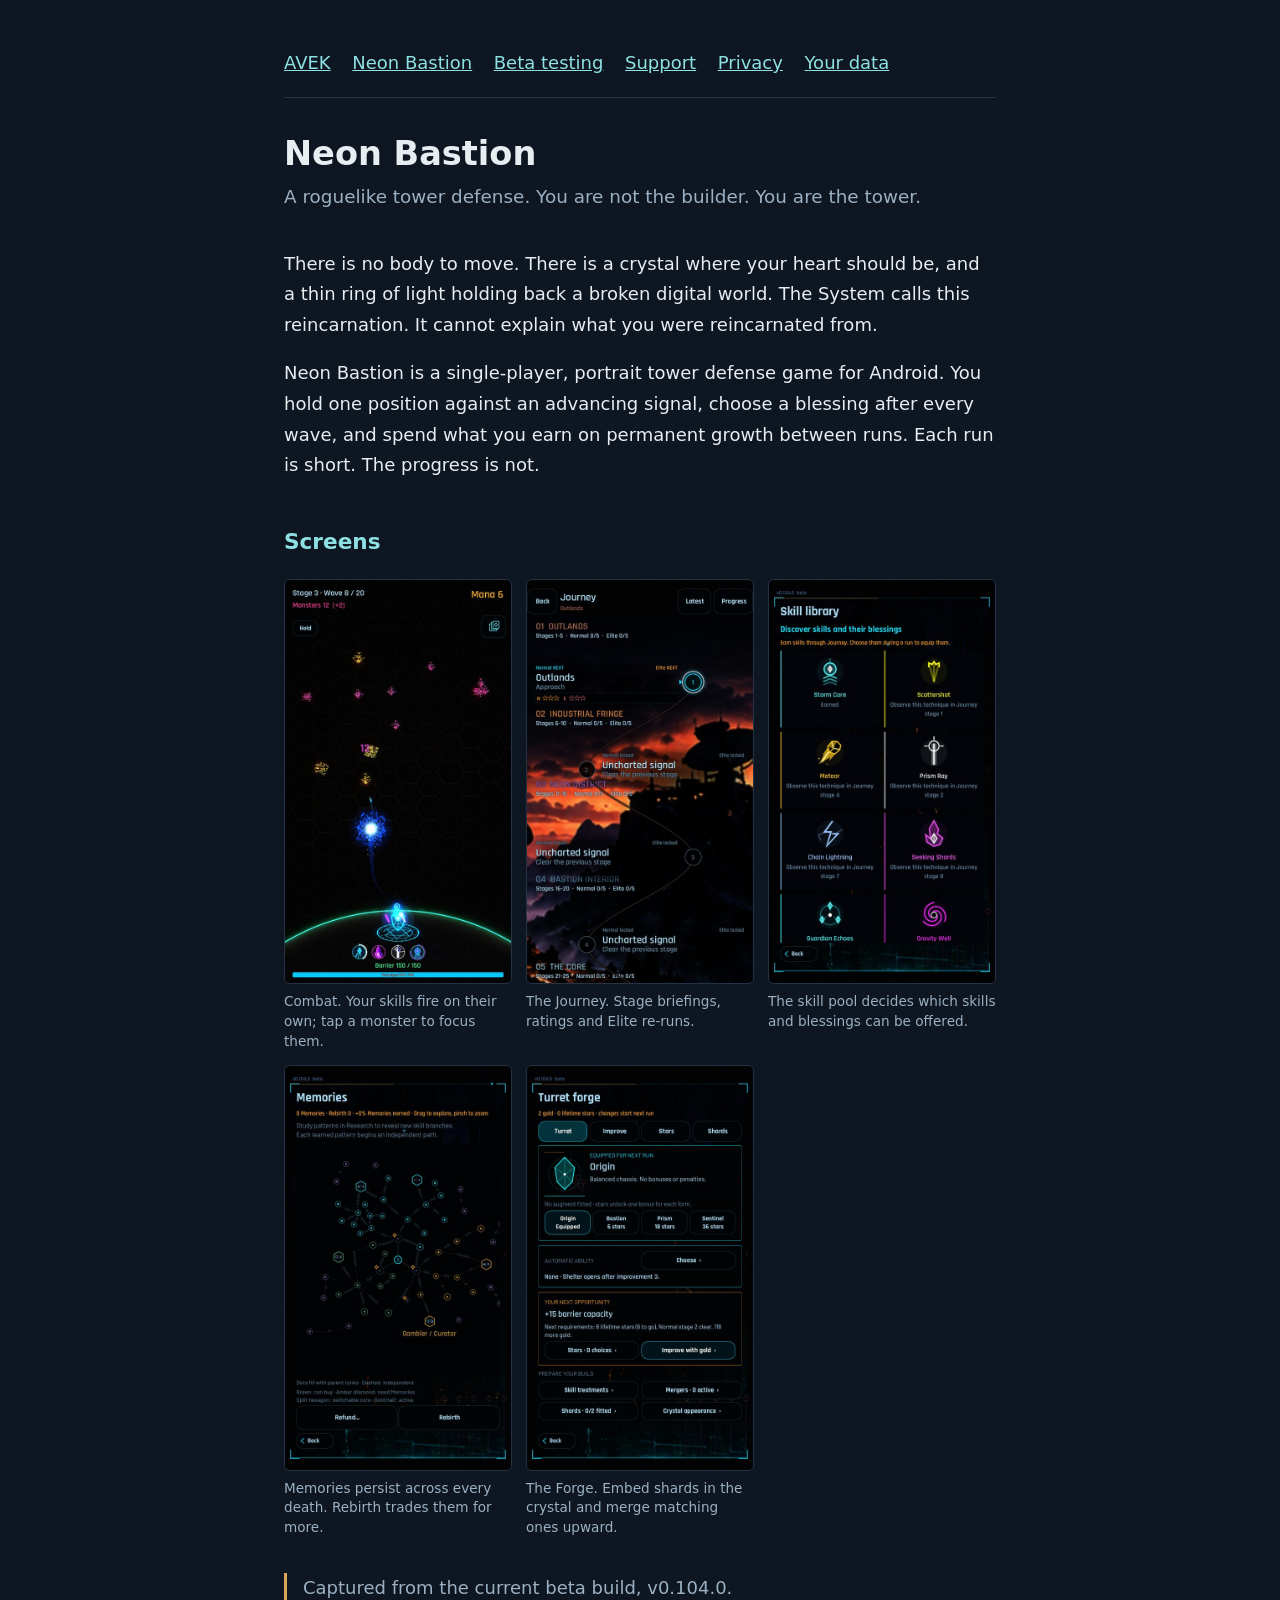
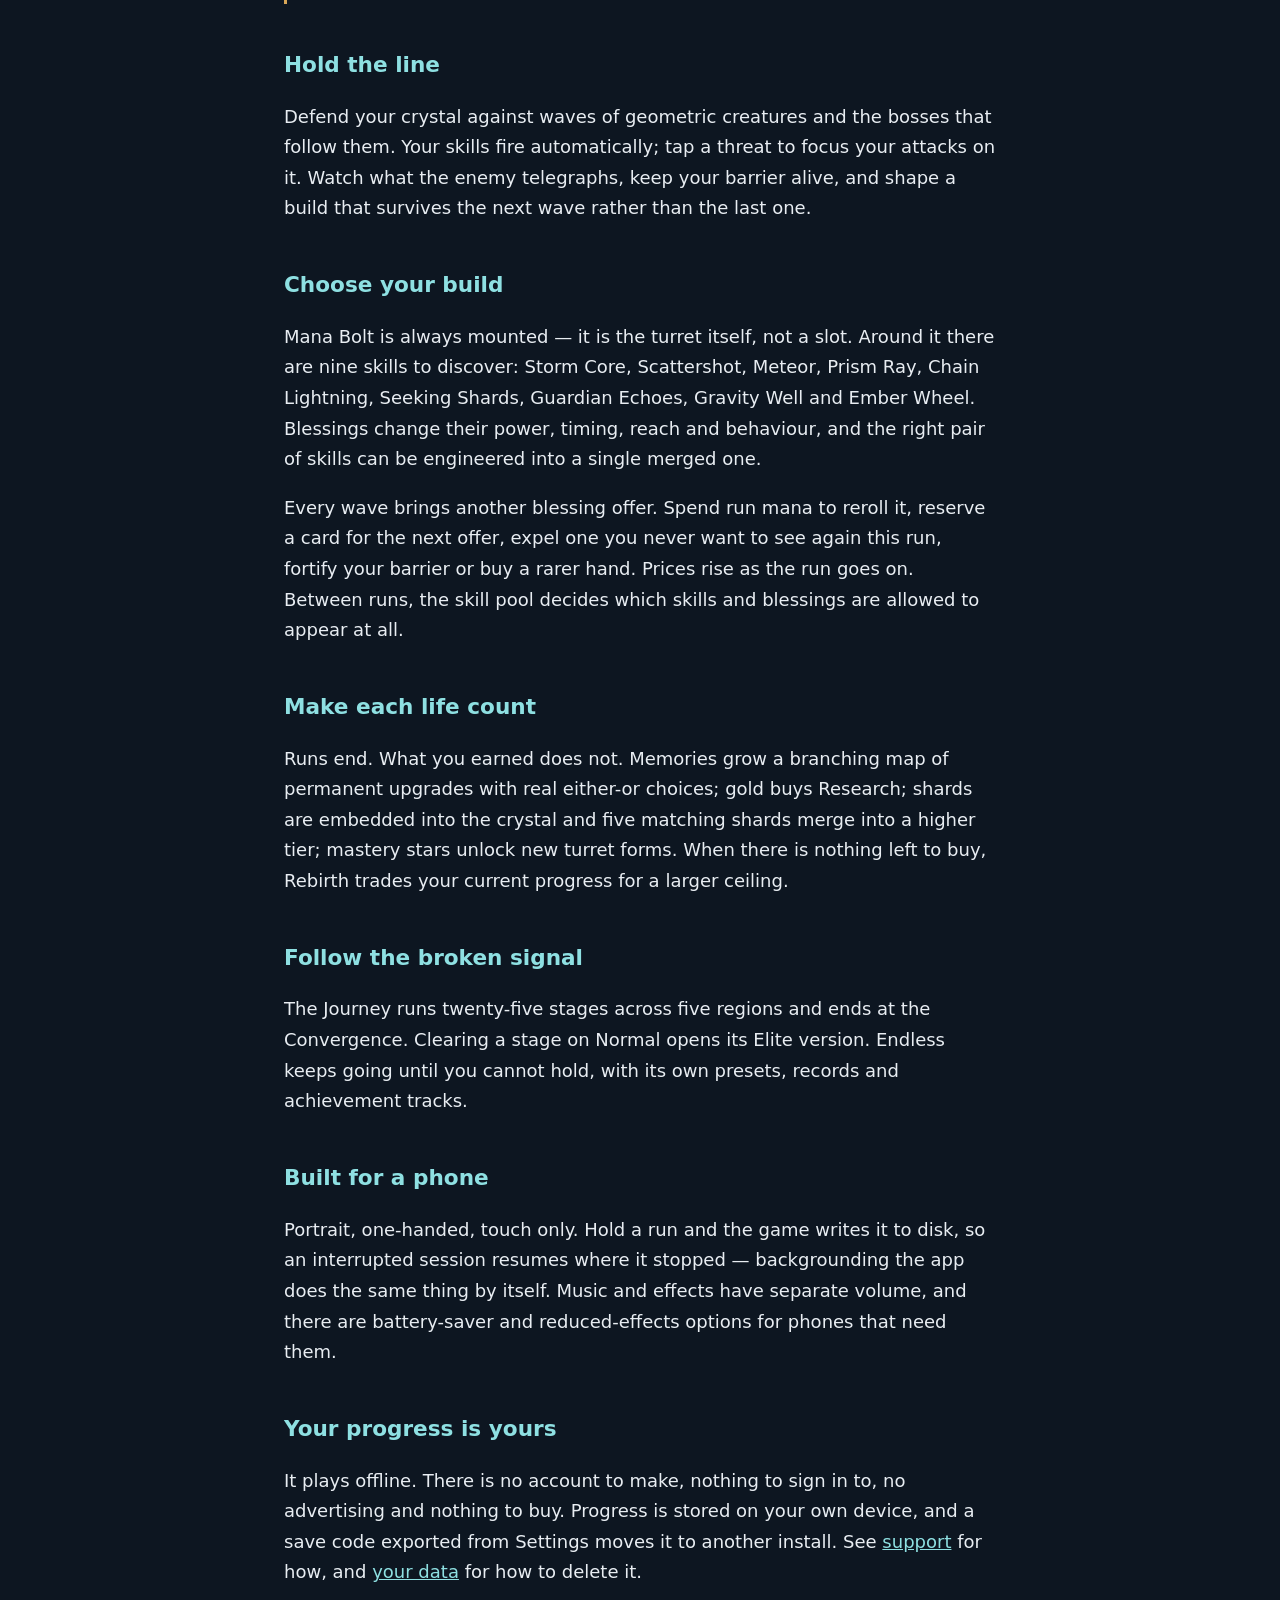
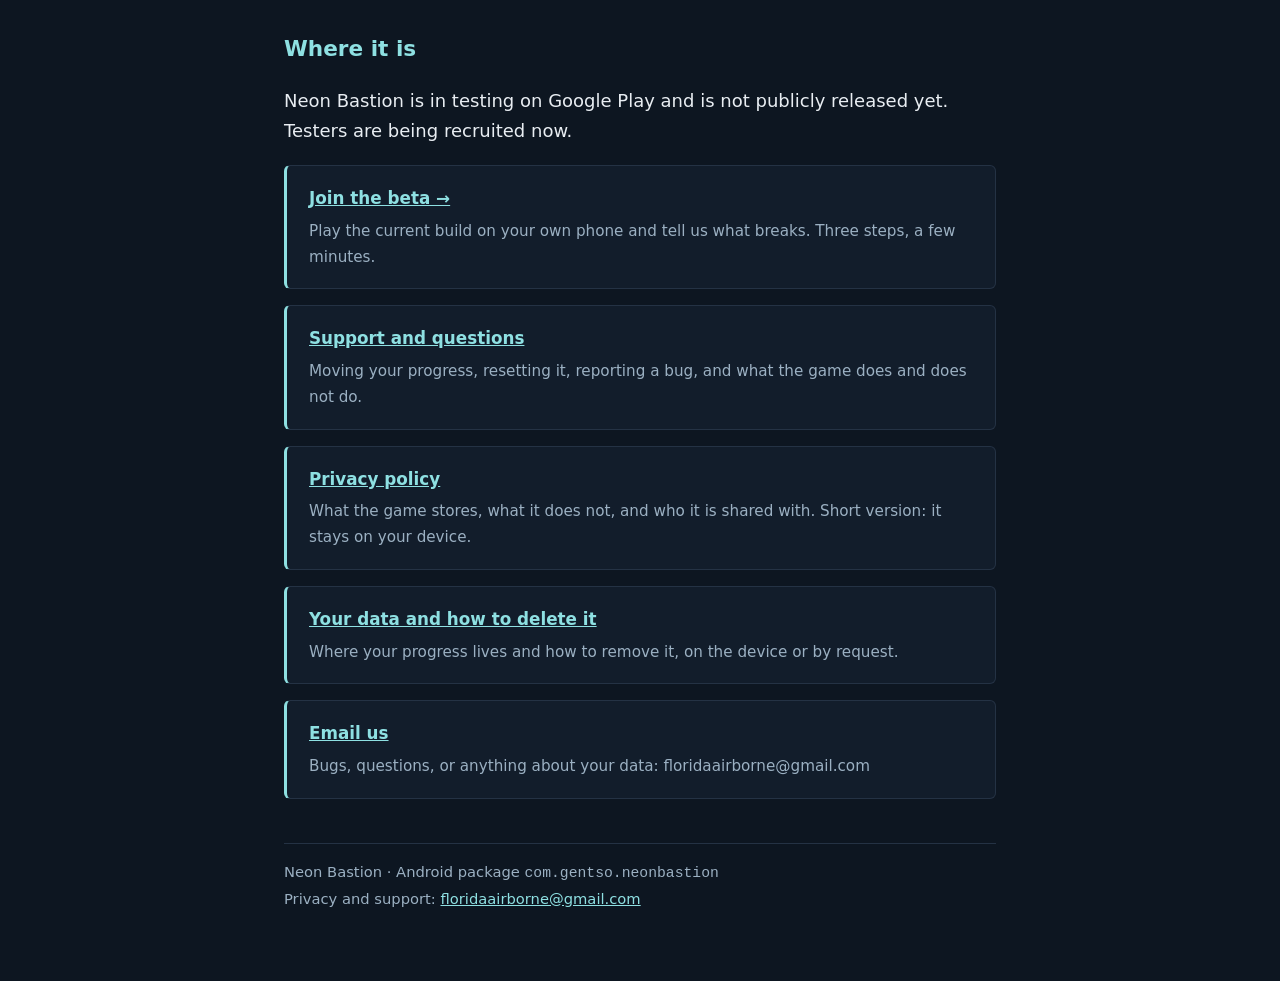
==== neon-bastion/index.html @ 6e0740df "Build out the AVEK site for avek.games Restructure for a studio domain: a studio page at the root, w" ====
<!doctype html>
<html lang="en">
<meta charset="utf-8">
<meta name="viewport" content="width=device-width,initial-scale=1">
<title>Neon Bastion</title>
<meta name="description" content="A roguelike tower defense. You are not the builder. You are the tower.">
<link rel="icon" href="img/icon-32.png" sizes="32x32" type="image/png">
<link rel="apple-touch-icon" href="img/icon-180.png">
<link rel="stylesheet" href="../site.css">
<main>
	<nav class="site-nav"><a href="../index.html">AVEK</a><a href="index.html">Neon Bastion</a><a href="beta.html">Beta testing</a><a href="support.html">Support</a><a href="privacy.html">Privacy</a><a href="data.html">Your data</a></nav>

	<h1>Neon Bastion</h1>
	<p class="tagline">A roguelike tower defense. You are not the builder. You are the tower.</p>

	<p>There is no body to move. There is a crystal where your heart should be, and a thin
	ring of light holding back a broken digital world. The System calls this reincarnation.
	It cannot explain what you were reincarnated from.</p>

	<p>Neon Bastion is a single-player, portrait tower defense game for Android. You hold one
	position against an advancing signal, choose a blessing after every wave, and spend what
	you earn on permanent growth between runs. Each run is short. The progress is not.</p>

	<h2>Screens</h2>
	<div class="shots">
		<figure>
			<img src="img/combat.jpg" width="540" height="960" loading="lazy" decoding="async"
				alt="Combat on a hexagonal dark field: orange geometric monsters advance on a cyan crystal turret behind a curved barrier, with wave, monster and mana counters along the top and four skill icons under the crystal.">
			<figcaption>Combat. Your skills fire on their own; tap a monster to focus them.</figcaption>
		</figure>
		<figure>
			<img src="img/journey.jpg" width="540" height="960" loading="lazy" decoding="async"
				alt="The Journey map: numbered stage markers on a painted ruined landscape, with a detail sheet describing the selected stage, its System briefing and an Enter button.">
			<figcaption>The Journey. Stage briefings, ratings and Elite re-runs.</figcaption>
		</figure>
		<figure>
			<img src="img/pool.jpg" width="540" height="960" loading="lazy" decoding="async"
				alt="The Skill pool screen: a grid of glowing skill emblems, each labelled Starter, Included or Locked, with buttons to include or exclude every skill.">
			<figcaption>The skill pool decides which skills and blessings can be offered.</figcaption>
		</figure>
		<figure>
			<img src="img/memories.jpg" width="540" height="960" loading="lazy" decoding="async"
				alt="The Memories map: hexagonal upgrade nodes joined by cyan and violet lines radiating from a central node, with a detail panel and a Rebirth button below.">
			<figcaption>Memories persist across every death. Rebirth trades them for more.</figcaption>
		</figure>
		<figure>
			<img src="img/forge.jpg" width="540" height="960" loading="lazy" decoding="async"
				alt="The Turret forge: a faceted cyan crystal on a ring, with a row of coloured shard tiles below showing tier and quality, and a Merge fives button.">
			<figcaption>The Forge. Embed shards in the crystal and merge matching ones upward.</figcaption>
		</figure>
	</div>
	<p class="note">Captured from the current beta build, v0.104.0.</p>

	<h2>Hold the line</h2>
	<p>Defend your crystal against waves of geometric creatures and the bosses that follow
	them. Your skills fire automatically; tap a threat to focus your attacks on it. Watch what
	the enemy telegraphs, keep your barrier alive, and shape a build that survives the next
	wave rather than the last one.</p>

	<h2>Choose your build</h2>
	<p>Mana Bolt is always mounted &mdash; it is the turret itself, not a slot. Around it there
	are nine skills to discover: Storm Core, Scattershot, Meteor, Prism Ray, Chain Lightning,
	Seeking Shards, Guardian Echoes, Gravity Well and Ember Wheel. Blessings change their
	power, timing, reach and behaviour, and the right pair of skills can be engineered into a
	single merged one.</p>
	<p>Every wave brings another blessing offer. Spend run mana to reroll it, reserve a card for
	the next offer, expel one you never want to see again this run, fortify your barrier or buy
	a rarer hand. Prices rise as the run goes on. Between runs, the skill pool decides which
	skills and blessings are allowed to appear at all.</p>

	<h2>Make each life count</h2>
	<p>Runs end. What you earned does not. Memories grow a branching map of permanent upgrades
	with real either-or choices; gold buys Research; shards are embedded into the crystal and
	five matching shards merge into a higher tier; mastery stars unlock new turret forms. When
	there is nothing left to buy, Rebirth trades your current progress for a larger ceiling.</p>

	<h2>Follow the broken signal</h2>
	<p>The Journey runs twenty-five stages across five regions and ends at the Convergence.
	Clearing a stage on Normal opens its Elite version. Endless keeps going until you cannot
	hold, with its own presets, records and achievement tracks.</p>

	<h2>Built for a phone</h2>
	<p>Portrait, one-handed, touch only. Hold a run and the game writes it to disk, so an
	interrupted session resumes where it stopped &mdash; backgrounding the app does the same
	thing by itself. Music and effects have separate volume, and there are battery-saver and
	reduced-effects options for phones that need them.</p>

	<h2>Your progress is yours</h2>
	<p>It plays offline. There is no account to make, nothing to sign in to, no advertising and
	nothing to buy. Progress is stored on your own device, and a save code exported from
	Settings moves it to another install. See <a href="support.html">support</a> for how, and
	<a href="data.html">your data</a> for how to delete it.</p>

	<h2>Where it is</h2>
	<p>Neon Bastion is in testing on Google Play and is not publicly released yet.
	Testers are being recruited now.</p>

	<div class="card">
		<h3><a href="beta.html">Join the beta &rarr;</a></h3>
		<p>Play the current build on your own phone and tell us what breaks. Three steps, a few minutes.</p>
	</div>
	<div class="card">
		<h3><a href="support.html">Support and questions</a></h3>
		<p>Moving your progress, resetting it, reporting a bug, and what the game does and does not do.</p>
	</div>
	<div class="card">
		<h3><a href="privacy.html">Privacy policy</a></h3>
		<p>What the game stores, what it does not, and who it is shared with. Short version: it stays on your device.</p>
	</div>
	<div class="card">
		<h3><a href="data.html">Your data and how to delete it</a></h3>
		<p>Where your progress lives and how to remove it, on the device or by request.</p>
	</div>
	<div class="card">
		<h3><a href="mailto:floridaairborne@gmail.com">Email us</a></h3>
		<p>Bugs, questions, or anything about your data: floridaairborne@gmail.com</p>
	</div>

	<footer>
		Neon Bastion &middot; Android package <code>com.gentso.neonbastion</code><br>
		Privacy and support: <a href="mailto:floridaairborne@gmail.com">floridaairborne@gmail.com</a>
	</footer>
</main>
</html>
---- site.css ----
/* Neon Bastion public site. Shared by every page; no build step, no third-party fonts,
   no analytics, no embedded advertising. Colours follow the game: near-black field,
   cyan structure, amber only where something belongs to the opposition. */
:root {
	--bg: #0d1621;
	--panel: #121d2b;
	--line: #243244;
	--text: #e8edf2;
	--muted: #9bb0c2;
	--cyan: #8ee0e2;
}
* { box-sizing: border-box; }
body {
	margin: 0;
	background: var(--bg);
	color: var(--text);
	font: 18px/1.7 system-ui, -apple-system, Segoe UI, Roboto, sans-serif;
}
main { max-width: 760px; margin: auto; padding: 48px 24px 72px; }
h1 { font-size: 2.1rem; line-height: 1.2; margin: 0 0 .2em; }
h2 { margin-top: 2em; font-size: 1.35rem; color: var(--cyan); }
h3 { font-size: 1.05rem; margin-bottom: .3em; }
a { color: var(--cyan); }
p { overflow-wrap: anywhere; }
.tagline { color: var(--muted); font-size: 1.15rem; margin: 0 0 2em; }
.site-nav { border-bottom: 1px solid var(--line); padding-bottom: 1em; margin-bottom: 2em; }
.site-nav a { margin-right: 1.2em; display: inline-block; }
.card {
	background: var(--panel);
	border: 1px solid var(--line);
	border-left: 3px solid var(--cyan);
	border-radius: 6px;
	padding: 18px 22px;
	margin: 0 0 16px;
}
.card h3 { margin-top: 0; }
.card p { margin: .4em 0 0; color: var(--muted); font-size: .95rem; }
ol.steps { padding-left: 0; list-style: none; counter-reset: step; }
ol.steps > li {
	counter-increment: step;
	background: var(--panel);
	border: 1px solid var(--line);
	border-radius: 6px;
	padding: 18px 22px 18px 62px;
	margin-bottom: 16px;
	position: relative;
}
ol.steps > li::before {
	content: counter(step);
	position: absolute; left: 20px; top: 16px;
	width: 28px; height: 28px; border-radius: 50%;
	background: var(--cyan); color: #06121b;
	font-weight: 700; text-align: center; line-height: 28px;
}
.note { border-left: 3px solid #d8a657; padding-left: 16px; color: var(--muted); }
footer { border-top: 1px solid var(--line); margin-top: 3em; padding-top: 1em; color: var(--muted); font-size: .92rem; }

/* Screenshot strip. A swipeable row of phone captures on a narrow screen, a plain grid
   once there is room for one. The 9:16 aspect-ratio reserves the space before the image
   loads, so nothing below it jumps. */
.shots {
	display: grid;
	grid-auto-flow: column;
	grid-auto-columns: 62%;
	gap: 14px;
	margin: 0 0 1.4em;
	padding-bottom: 10px;
	overflow-x: auto;
	scroll-snap-type: x proximity;
	-webkit-overflow-scrolling: touch;
}
.shots figure { margin: 0; scroll-snap-align: center; }
.shots img {
	display: block;
	width: 100%;
	height: auto;
	aspect-ratio: 9 / 16;
	border: 1px solid var(--line);
	border-radius: 6px;
	background: #06121b;
}
.shots figcaption { color: var(--muted); font-size: .85rem; line-height: 1.45; margin-top: .6em; }
@media (min-width: 620px) {
	.shots {
		grid-auto-flow: row;
		grid-auto-columns: auto;
		grid-template-columns: repeat(auto-fill, minmax(190px, 1fr));
		overflow-x: visible;
	}
}
/* Question and answer blocks on the support page. */
.faq h3 { color: var(--text); margin-top: 1.9em; }
.faq h3 + p, .faq h3 + ul, .faq h3 + ol { margin-top: .3em; }
.faq ul { color: var(--muted); }
.faq ul strong { color: var(--text); }
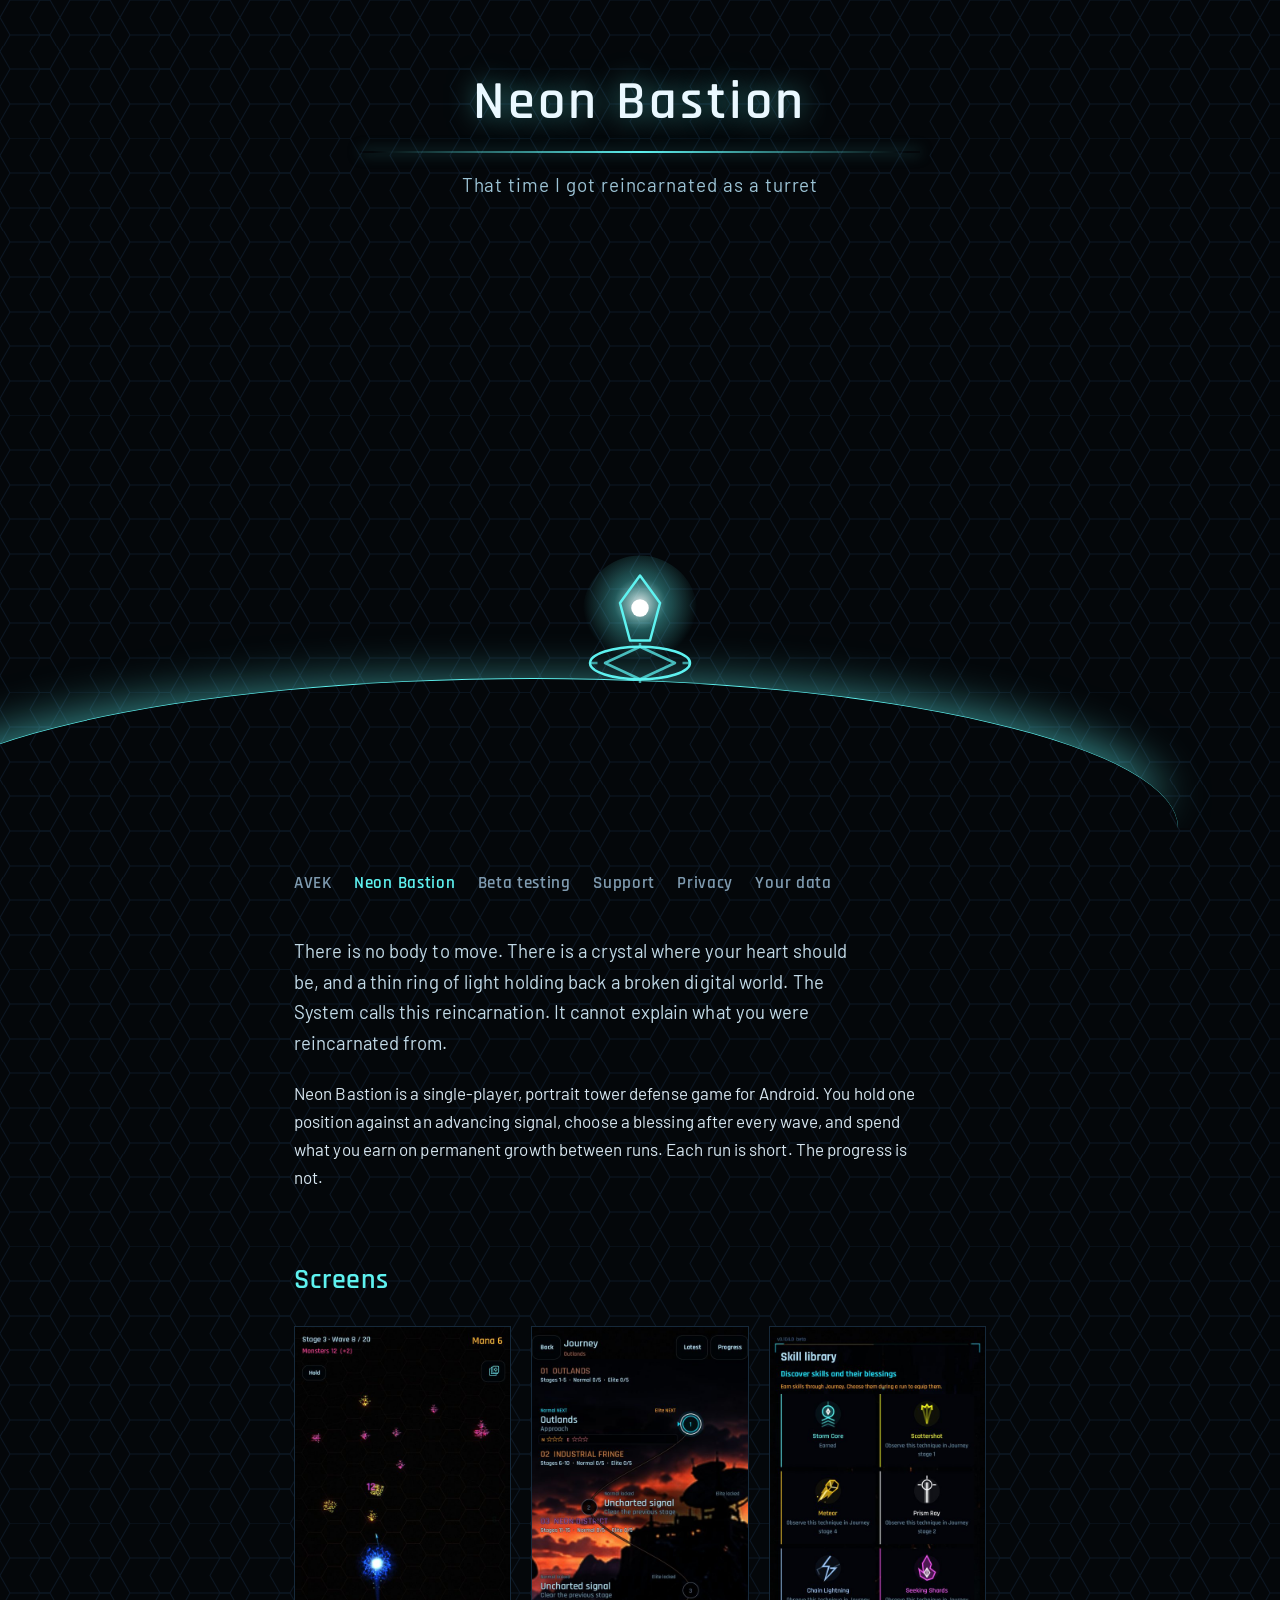
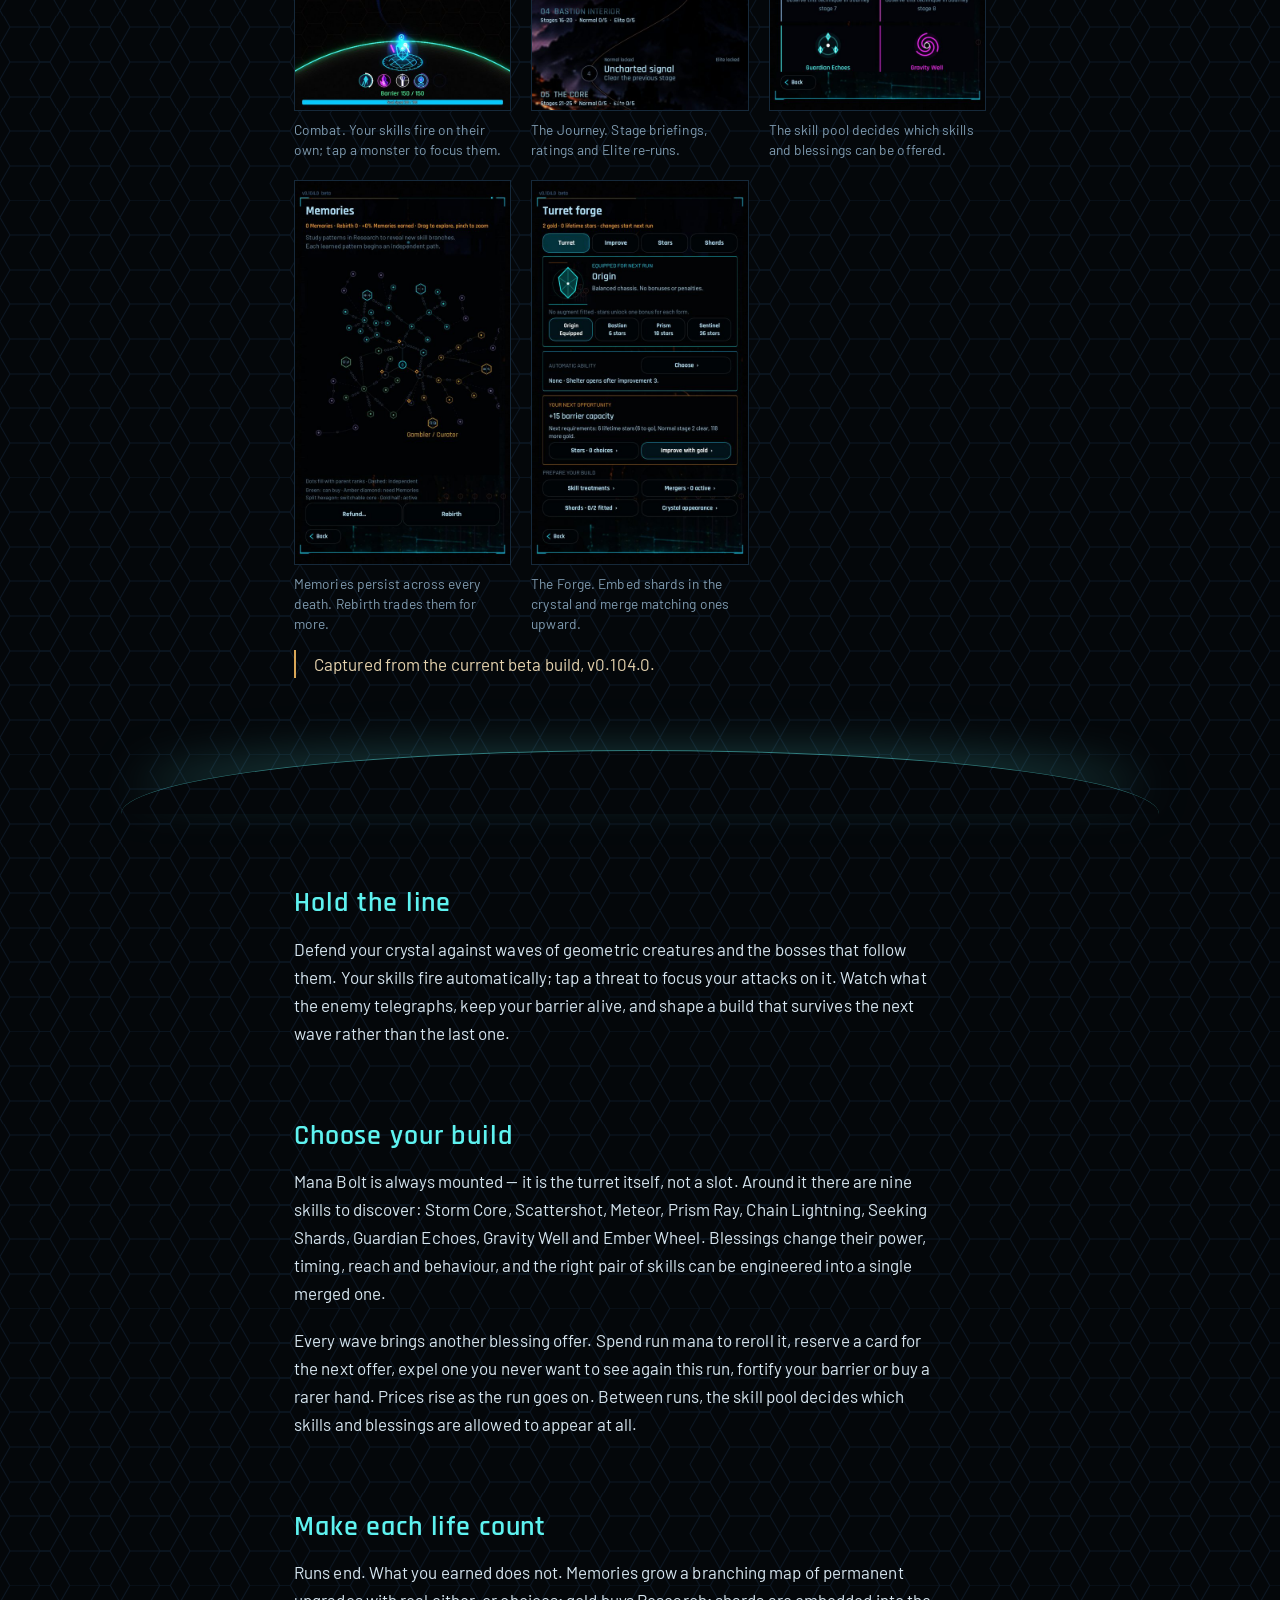
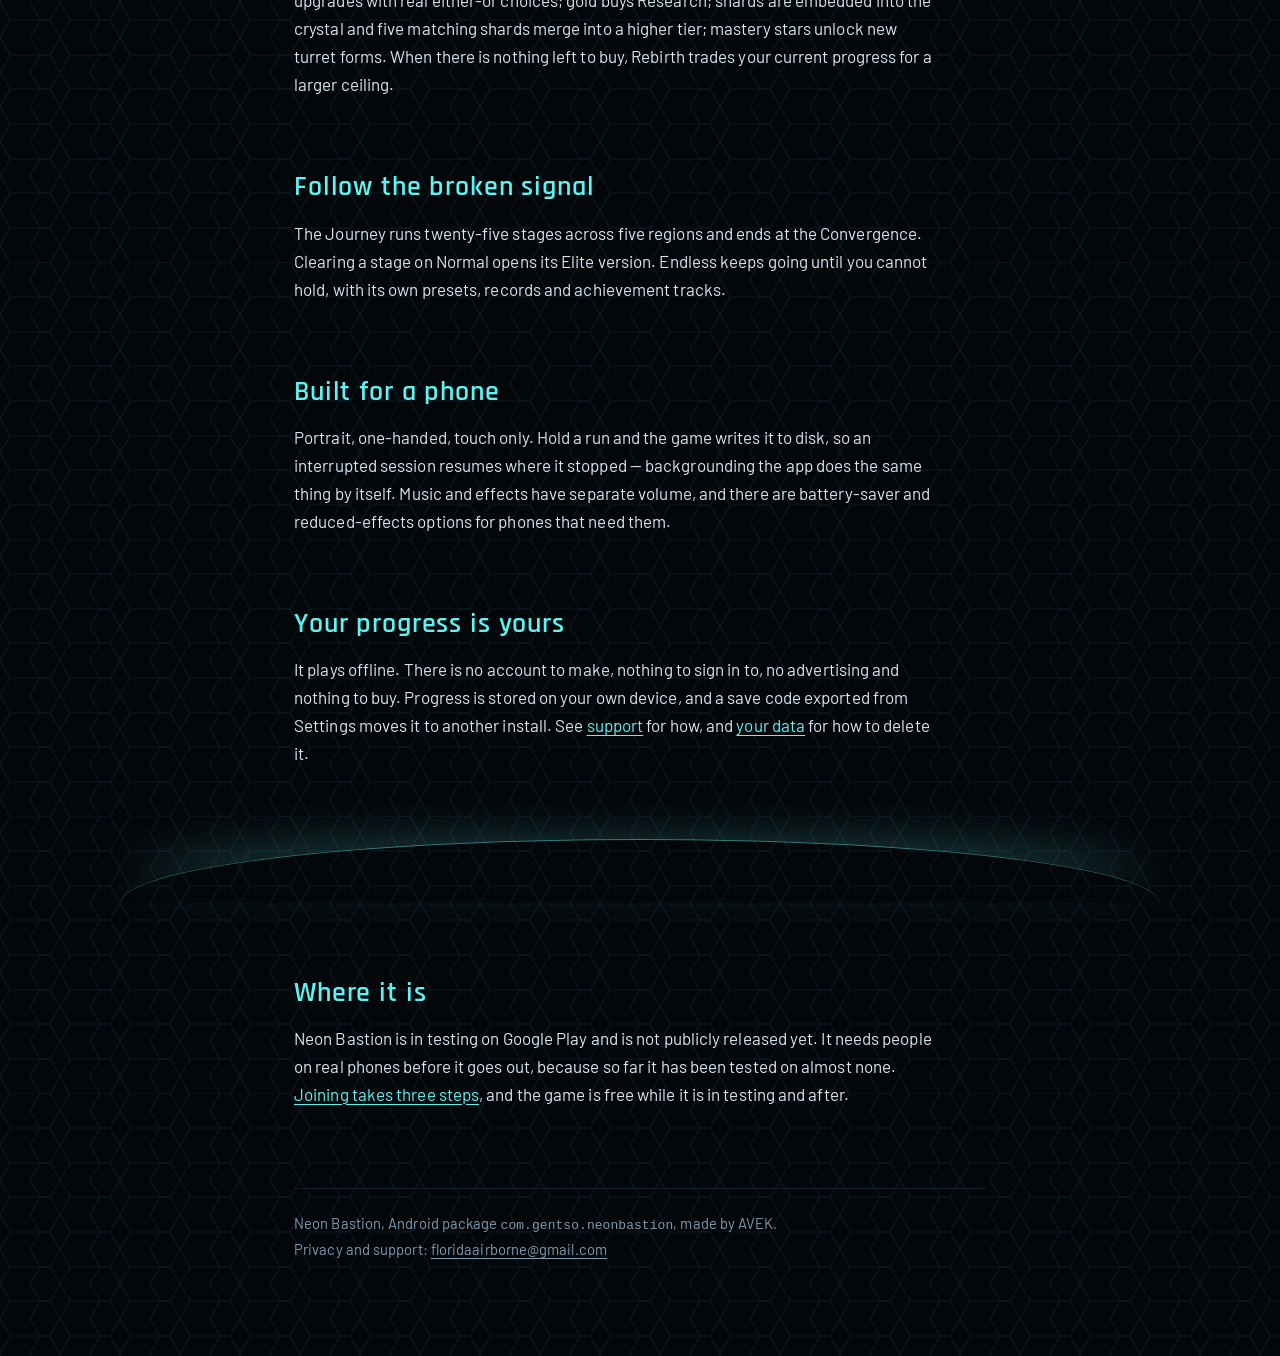
==== commit 1d274632: "Build the site out of the game's own identity The site was readable but generic: uniform rounded car" ====
--- a/neon-bastion/index.html
+++ b/neon-bastion/index.html
@@ -7,15 +7,30 @@
 <link rel="icon" href="img/icon-32.png" sizes="32x32" type="image/png">
 <link rel="apple-touch-icon" href="img/icon-180.png">
 <link rel="stylesheet" href="../site.css">
+
+<header class="hero">
+	<h1>Neon Bastion</h1>
+	<div class="rule"></div>
+	<p class="sub">That time I got reincarnated as a turret</p>
+	<div class="stage">
+		<img class="turret" src="../turret.svg" alt="" aria-hidden="true">
+		<div class="arc"></div>
+	</div>
+</header>
+
 <main>
-	<nav class="site-nav"><a href="../index.html">AVEK</a><a href="index.html">Neon Bastion</a><a href="beta.html">Beta testing</a><a href="support.html">Support</a><a href="privacy.html">Privacy</a><a href="data.html">Your data</a></nav>
+	<nav class="site-nav">
+		<a href="../index.html">AVEK</a>
+		<a href="index.html" aria-current="page">Neon Bastion</a>
+		<a href="beta.html">Beta testing</a>
+		<a href="support.html">Support</a>
+		<a href="privacy.html">Privacy</a>
+		<a href="data.html">Your data</a>
+	</nav>
 
-	<h1>Neon Bastion</h1>
-	<p class="tagline">A roguelike tower defense. You are not the builder. You are the tower.</p>
-
-	<p>There is no body to move. There is a crystal where your heart should be, and a thin
-	ring of light holding back a broken digital world. The System calls this reincarnation.
-	It cannot explain what you were reincarnated from.</p>
+	<p class="lede">There is no body to move. There is a crystal where your heart should be,
+	and a thin ring of light holding back a broken digital world. The System calls this
+	reincarnation. It cannot explain what you were reincarnated from.</p>
 
 	<p>Neon Bastion is a single-player, portrait tower defense game for Android. You hold one
 	position against an advancing signal, choose a blessing after every wave, and spend what
@@ -25,17 +40,17 @@
 	<div class="shots">
 		<figure>
 			<img src="img/combat.jpg" width="540" height="960" loading="lazy" decoding="async"
-				alt="Combat on a hexagonal dark field: orange geometric monsters advance on a cyan crystal turret behind a curved barrier, with wave, monster and mana counters along the top and four skill icons under the crystal.">
+				alt="Combat on a hexagonal dark field: amber and rose geometric monsters advance on a cyan crystal turret behind a curved barrier, with wave, monster and mana counters along the top and four skill icons under the crystal.">
 			<figcaption>Combat. Your skills fire on their own; tap a monster to focus them.</figcaption>
 		</figure>
 		<figure>
 			<img src="img/journey.jpg" width="540" height="960" loading="lazy" decoding="async"
-				alt="The Journey map: numbered stage markers on a painted ruined landscape, with a detail sheet describing the selected stage, its System briefing and an Enter button.">
+				alt="The Journey map: numbered stage markers on a painted ruined landscape, with each region named and its stage range, clear count and Elite count beside it.">
 			<figcaption>The Journey. Stage briefings, ratings and Elite re-runs.</figcaption>
 		</figure>
 		<figure>
 			<img src="img/pool.jpg" width="540" height="960" loading="lazy" decoding="async"
-				alt="The Skill pool screen: a grid of glowing skill emblems, each labelled Starter, Included or Locked, with buttons to include or exclude every skill.">
+				alt="The Skill library: a grid of glowing skill emblems, each either earned or showing which Journey stage teaches it.">
 			<figcaption>The skill pool decides which skills and blessings can be offered.</figcaption>
 		</figure>
 		<figure>
@@ -45,11 +60,13 @@
 		</figure>
 		<figure>
 			<img src="img/forge.jpg" width="540" height="960" loading="lazy" decoding="async"
-				alt="The Turret forge: a faceted cyan crystal on a ring, with a row of coloured shard tiles below showing tier and quality, and a Merge fives button.">
+				alt="The Turret forge: a faceted cyan crystal on a ring, with the equipped form, upgrade ranks and shard sockets listed below it.">
 			<figcaption>The Forge. Embed shards in the crystal and merge matching ones upward.</figcaption>
 		</figure>
 	</div>
-	<p class="note">Captured from the current beta build, v0.104.0.</p>
+	<p class="ahead">Captured from the current beta build, v0.104.0.</p>
+
+	<div class="arc arc--divider"></div>
 
 	<h2>Hold the line</h2>
 	<p>Defend your crystal against waves of geometric creatures and the bosses that follow
@@ -91,33 +108,16 @@
 	Settings moves it to another install. See <a href="support.html">support</a> for how, and
 	<a href="data.html">your data</a> for how to delete it.</p>
 
+	<div class="arc arc--divider"></div>
+
 	<h2>Where it is</h2>
-	<p>Neon Bastion is in testing on Google Play and is not publicly released yet.
-	Testers are being recruited now.</p>
-
-	<div class="card">
-		<h3><a href="beta.html">Join the beta &rarr;</a></h3>
-		<p>Play the current build on your own phone and tell us what breaks. Three steps, a few minutes.</p>
-	</div>
-	<div class="card">
-		<h3><a href="support.html">Support and questions</a></h3>
-		<p>Moving your progress, resetting it, reporting a bug, and what the game does and does not do.</p>
-	</div>
-	<div class="card">
-		<h3><a href="privacy.html">Privacy policy</a></h3>
-		<p>What the game stores, what it does not, and who it is shared with. Short version: it stays on your device.</p>
-	</div>
-	<div class="card">
-		<h3><a href="data.html">Your data and how to delete it</a></h3>
-		<p>Where your progress lives and how to remove it, on the device or by request.</p>
-	</div>
-	<div class="card">
-		<h3><a href="mailto:floridaairborne@gmail.com">Email us</a></h3>
-		<p>Bugs, questions, or anything about your data: floridaairborne@gmail.com</p>
-	</div>
+	<p>Neon Bastion is in testing on Google Play and is not publicly released yet. It needs
+	people on real phones before it goes out, because so far it has been tested on almost
+	none. <a href="beta.html">Joining takes three steps</a>, and the game is free while
+	it is in testing and after.</p>
 
 	<footer>
-		Neon Bastion &middot; Android package <code>com.gentso.neonbastion</code><br>
+		Neon Bastion, Android package <code>com.gentso.neonbastion</code>, made by AVEK.<br>
 		Privacy and support: <a href="mailto:floridaairborne@gmail.com">floridaairborne@gmail.com</a>
 	</footer>
 </main>
--- a/site.css
+++ b/site.css
@@ -1,95 +1,166 @@
-/* Neon Bastion public site. Shared by every page; no build step, no third-party fonts,
-   no analytics, no embedded advertising. Colours follow the game: near-black field,
-   cyan structure, amber only where something belongs to the opposition. */
+/* AVEK — public site.
+   Built from the game's own identity: Rajdhani and Barlow are the typefaces Neon Bastion
+   ships, the palette is sampled from assets/boot.png, and the barrier arc is the structural
+   device. The game is one line you hold, with everything above it coming for you, so the
+   page divides on arcs rather than rules, cards or boxes. Cyan is yours; amber is theirs. */
+
+/* The game's own typefaces, self-hosted. Both are SIL OFL; licences sit beside them in
+   fonts/. Self-hosted rather than fetched from a font CDN, because the privacy policy
+   states this site embeds no third-party fonts and that should stay true. Subset to Latin,
+   which takes Rajdhani from 390 KB to 15. */
+@font-face { font-family: Rajdhani; src: url("/fonts/Rajdhani-SemiBold.woff2") format("woff2"); font-weight: 600; font-display: swap; }
+@font-face { font-family: Rajdhani; src: url("/fonts/Rajdhani-Bold.woff2") format("woff2"); font-weight: 700; font-display: swap; }
+@font-face { font-family: Barlow; src: url("/fonts/Barlow-Regular.woff2") format("woff2"); font-weight: 400; font-display: swap; }
+
 :root {
-	--bg: #0d1621;
-	--panel: #121d2b;
-	--line: #243244;
-	--text: #e8edf2;
-	--muted: #9bb0c2;
-	--cyan: #8ee0e2;
+	--void: #04070a;
+	--hexline: #0c1724;
+	--signal: #5ef2f0;
+	--barrier: #35d6a2;
+	--theirs: #d8a657;
+	--paper: #d7e6f0;
+	--dim: #7f9bb0;
+	--measure: 64ch;
 }
-* { box-sizing: border-box; }
+
+*, *::before, *::after { box-sizing: border-box; }
+
+html { -webkit-text-size-adjust: 100%; }
+
 body {
 	margin: 0;
-	background: var(--bg);
-	color: var(--text);
-	font: 18px/1.7 system-ui, -apple-system, Segoe UI, Roboto, sans-serif;
+	background: var(--void) url("/hex.svg") repeat;
+	color: var(--paper);
+	font: 400 17px/1.65 Barlow, system-ui, sans-serif;
+	letter-spacing: .005em;
 }
-main { max-width: 760px; margin: auto; padding: 48px 24px 72px; }
-h1 { font-size: 2.1rem; line-height: 1.2; margin: 0 0 .2em; }
-h2 { margin-top: 2em; font-size: 1.35rem; color: var(--cyan); }
-h3 { font-size: 1.05rem; margin-bottom: .3em; }
-a { color: var(--cyan); }
-p { overflow-wrap: anywhere; }
-.tagline { color: var(--muted); font-size: 1.15rem; margin: 0 0 2em; }
-.site-nav { border-bottom: 1px solid var(--line); padding-bottom: 1em; margin-bottom: 2em; }
-.site-nav a { margin-right: 1.2em; display: inline-block; }
-.card {
-	background: var(--panel);
-	border: 1px solid var(--line);
-	border-left: 3px solid var(--cyan);
-	border-radius: 6px;
-	padding: 18px 22px;
-	margin: 0 0 16px;
+
+/* Type scale, after Bringhurst: 1.333. 17 / 22.6 / 30 / 40 / 54. */
+h1, h2, h3 { font-family: Rajdhani, system-ui, sans-serif; font-weight: 600; line-height: 1.12; margin: 0; }
+h1 { font-size: clamp(2.6rem, 9vw, 3.4rem); letter-spacing: .06em; }
+h2 { font-size: 1.78rem; letter-spacing: .03em; color: var(--signal); margin: 2.6em 0 .5em; }
+h3 { font-size: 1.32rem; letter-spacing: .02em; margin: 2em 0 .25em; }
+p, li { max-width: var(--measure); }
+p { margin: 0 0 1.1em; }
+a { color: var(--signal); text-decoration-thickness: 1px; text-underline-offset: 3px; }
+a:hover { color: #fff; }
+:focus-visible { outline: 2px solid var(--signal); outline-offset: 3px; }
+strong { color: #fff; font-weight: 500; }
+code { font-family: ui-monospace, SFMono-Regular, Menlo, monospace; font-size: .88em; color: var(--dim); }
+
+main { max-width: 740px; margin: auto; padding: 2.6rem 24px 96px; }
+
+/* ---- the arc -------------------------------------------------------------
+   One shallow glowing curve. It opens the page under the wordmark, and it is
+   what separates sections further down, in place of a rule or a card edge. */
+.arc {
+	position: relative;
+	width: 150%;
+	margin: 0 0 0 -25%;
+	height: clamp(96px, 13vw, 150px);
+	border-top: 1px solid var(--signal);
+	border-radius: 50% 50% 0 0 / 100% 100% 0 0;
+	box-shadow: 0 -10px 46px -14px rgba(94, 242, 240, .55);
 }
-.card h3 { margin-top: 0; }
-.card p { margin: .4em 0 0; color: var(--muted); font-size: .95rem; }
-ol.steps { padding-left: 0; list-style: none; counter-reset: step; }
-ol.steps > li {
-	counter-increment: step;
-	background: var(--panel);
-	border: 1px solid var(--line);
-	border-radius: 6px;
-	padding: 18px 22px 18px 62px;
-	margin-bottom: 16px;
-	position: relative;
+.arc--divider { height: 64px; margin-top: 4.5rem; opacity: .5; }
+
+/* ---- hero: the boot screen, rebuilt ------------------------------------- */
+.hero {
+	min-height: 92svh;
+	display: flex;
+	flex-direction: column;
+	align-items: center;
+	justify-content: center;
+	text-align: center;
+	padding: 72px 24px 0;
+	overflow: hidden;
 }
+.hero h1 { color: #eaf8ff; text-shadow: 0 0 28px rgba(94, 242, 240, .55); }
+.hero .rule {
+	width: min(560px, 86vw);
+	height: 2px;
+	margin: 1.15rem 0 1rem;
+	background: linear-gradient(90deg, transparent 2%, var(--signal) 50%, transparent 98%);
+	opacity: .85;
+	box-shadow: 0 0 14px rgba(94, 242, 240, .5);
+}
+.hero .sub {
+	font-size: clamp(1rem, 2.4vw, 1.18rem);
+	color: #9dc4d6;
+	letter-spacing: .05em;
+	margin: 0;
+	max-width: 40ch;
+}
+.hero .stage {
+	margin-top: auto;
+	width: 100%;
+	max-width: 860px;
+	display: flex;
+	flex-direction: column;
+	align-items: center;
+}
+.hero .turret { width: clamp(104px, 15vw, 150px); height: auto; display: block; margin-bottom: -20px; }
+
+/* ---- content below the line --------------------------------------------- */
+.lede { font-size: 1.16rem; color: #c3dbe8; max-width: 58ch; }
+.site-nav { display: flex; gap: 1.4rem; flex-wrap: wrap; margin: 0 0 2.4rem; font-family: Rajdhani, sans-serif; font-size: 1.06rem; letter-spacing: .04em; }
+.site-nav a { color: var(--dim); text-decoration: none; }
+.site-nav a:hover, .site-nav a[aria-current] { color: var(--signal); }
+
+/* A list of things, held apart by space rather than boxed in cards. */
+.stack > * + * { margin-top: 2.1rem; }
+.entry h3 { margin-top: 0; }
+.entry h3 a { text-decoration: none; }
+.entry p { color: var(--dim); margin-bottom: 0; }
+
+/* Amber is the opposition's colour in the game, so it only marks what is coming. */
+.ahead { border-left: 2px solid var(--theirs); padding-left: 18px; color: #e4d2ae; }
+.ahead strong { color: var(--theirs); font-weight: 600; }
+
+/* The beta page's three steps really are a sequence, so they are numbered. */
+ol.steps { list-style: none; counter-reset: step; padding: 0; margin: 1.6rem 0; }
+ol.steps > li { counter-increment: step; position: relative; padding-left: 52px; margin-bottom: 1.9rem; max-width: var(--measure); }
 ol.steps > li::before {
 	content: counter(step);
-	position: absolute; left: 20px; top: 16px;
-	width: 28px; height: 28px; border-radius: 50%;
-	background: var(--cyan); color: #06121b;
-	font-weight: 700; text-align: center; line-height: 28px;
+	position: absolute; left: 0; top: -2px;
+	font-family: Rajdhani, sans-serif; font-size: 1.5rem; font-weight: 700;
+	color: var(--signal);
 }
-.note { border-left: 3px solid #d8a657; padding-left: 16px; color: var(--muted); }
-footer { border-top: 1px solid var(--line); margin-top: 3em; padding-top: 1em; color: var(--muted); font-size: .92rem; }
+ol.steps > li::after {
+	content: ""; position: absolute; left: 10px; top: 30px; bottom: -22px; width: 1px;
+	background: linear-gradient(var(--signal), transparent); opacity: .35;
+}
+ol.steps > li:last-child::after { display: none; }
+ol.steps strong { display: block; font-family: Rajdhani, sans-serif; font-size: 1.2rem; font-weight: 600; color: var(--signal); letter-spacing: .02em; }
 
-/* Screenshot strip. A swipeable row of phone captures on a narrow screen, a plain grid
-   once there is room for one. The 9:16 aspect-ratio reserves the space before the image
-   loads, so nothing below it jumps. */
-.shots {
-	display: grid;
-	grid-auto-flow: column;
-	grid-auto-columns: 62%;
-	gap: 14px;
-	margin: 0 0 1.4em;
-	padding-bottom: 10px;
-	overflow-x: auto;
-	scroll-snap-type: x proximity;
-	-webkit-overflow-scrolling: touch;
+/* ---- screens ------------------------------------------------------------- */
+.shots { display: grid; grid-template-columns: repeat(auto-fill, minmax(168px, 1fr)); gap: 20px; margin: 1.8rem 0 1rem; max-width: none; }
+.shots figure { margin: 0; }
+.shots img { width: 100%; height: auto; display: block; border: 1px solid #16293a; }
+.shots figcaption { margin-top: .6rem; font-size: .86rem; line-height: 1.45; color: var(--dim); }
+
+/* ---- support page -------------------------------------------------------- */
+.faq { margin: 2rem 0; }
+.faq h3 { color: var(--paper); }
+.faq p { color: var(--dim); }
+
+footer { margin-top: 5rem; padding-top: 1.4rem; border-top: 1px solid #12212e; color: var(--dim); font-size: .92rem; }
+footer a { color: var(--dim); }
+
+/* ---- motion: one moment, on load, and only if it is welcome -------------- */
+@media (prefers-reduced-motion: no-preference) {
+	.hero h1, .hero .rule, .hero .sub { animation: resolve .9s ease-out both; }
+	.hero .rule { animation-delay: .12s; }
+	.hero .sub { animation-delay: .22s; }
+	.hero .stage { animation: rise 1.5s cubic-bezier(.2, .7, .3, 1) .3s both; }
 }
-.shots figure { margin: 0; scroll-snap-align: center; }
-.shots img {
-	display: block;
-	width: 100%;
-	height: auto;
-	aspect-ratio: 9 / 16;
-	border: 1px solid var(--line);
-	border-radius: 6px;
-	background: #06121b;
+@keyframes resolve { from { opacity: 0; filter: blur(6px); } to { opacity: 1; filter: none; } }
+@keyframes rise { from { opacity: 0; transform: translateY(42px); } to { opacity: 1; transform: none; } }
+
+@media (max-width: 640px) {
+	body { font-size: 16px; }
+	.hero { min-height: 88svh; }
+	.hero .turret { width: 92px; height: 92px; }
+	.arc { height: 78px; }
+	.shots { grid-template-columns: repeat(auto-fill, minmax(140px, 1fr)); gap: 14px; }
 }
-.shots figcaption { color: var(--muted); font-size: .85rem; line-height: 1.45; margin-top: .6em; }
-@media (min-width: 620px) {
-	.shots {
-		grid-auto-flow: row;
-		grid-auto-columns: auto;
-		grid-template-columns: repeat(auto-fill, minmax(190px, 1fr));
-		overflow-x: visible;
-	}
-}
-/* Question and answer blocks on the support page. */
-.faq h3 { color: var(--text); margin-top: 1.9em; }
-.faq h3 + p, .faq h3 + ul, .faq h3 + ol { margin-top: .3em; }
-.faq ul { color: var(--muted); }
-.faq ul strong { color: var(--text); }
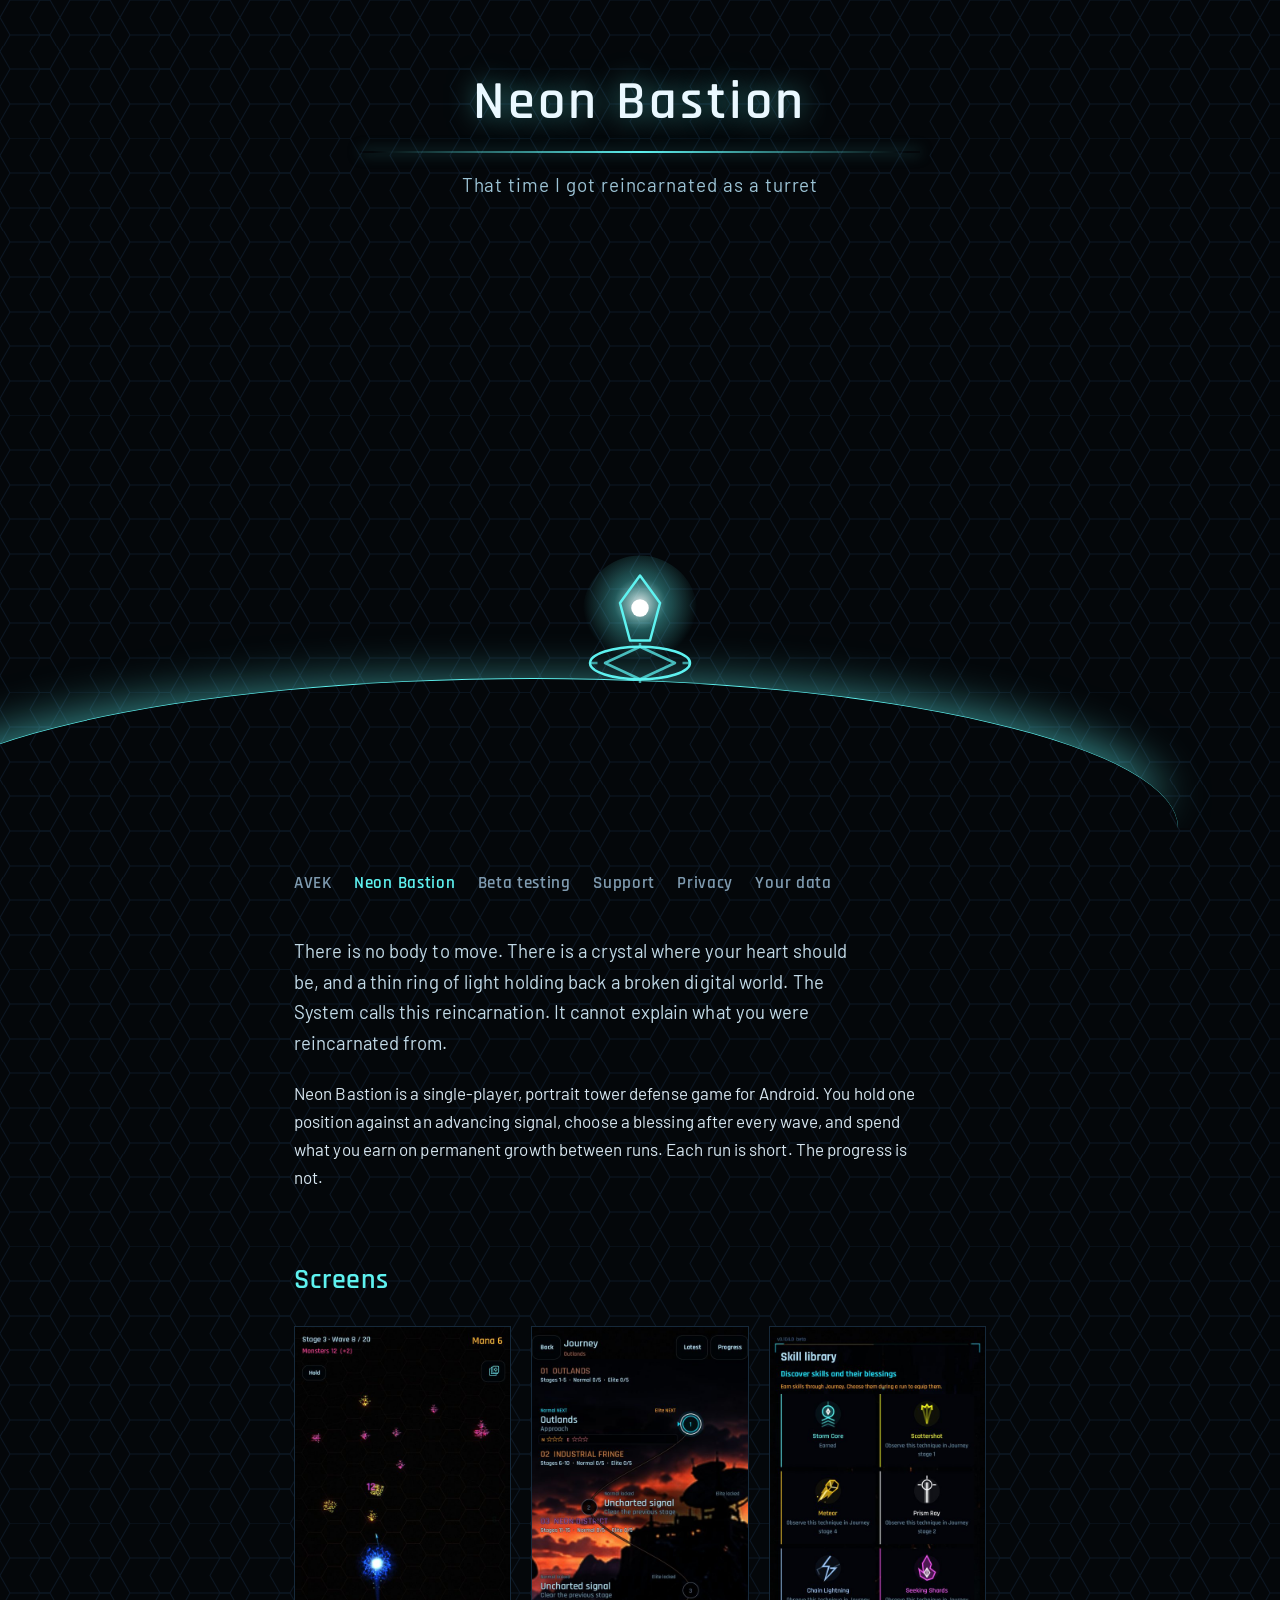
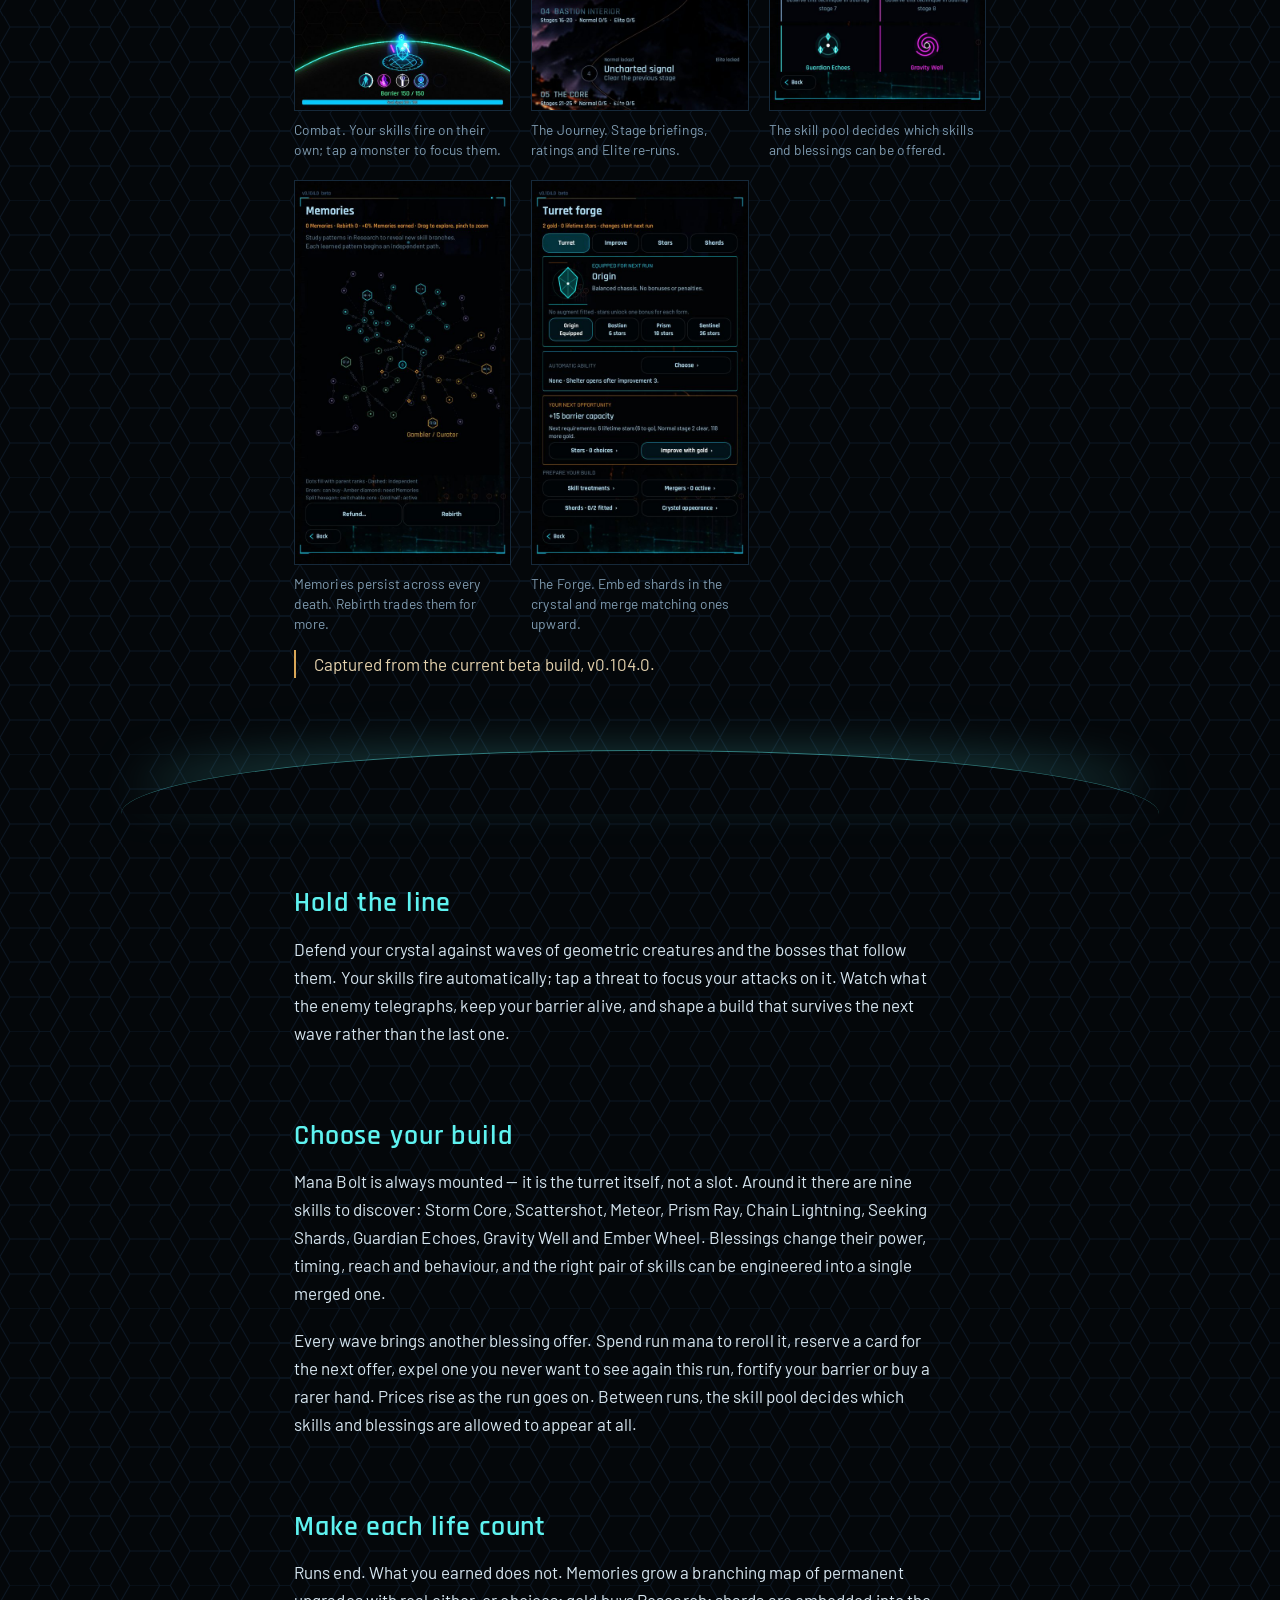
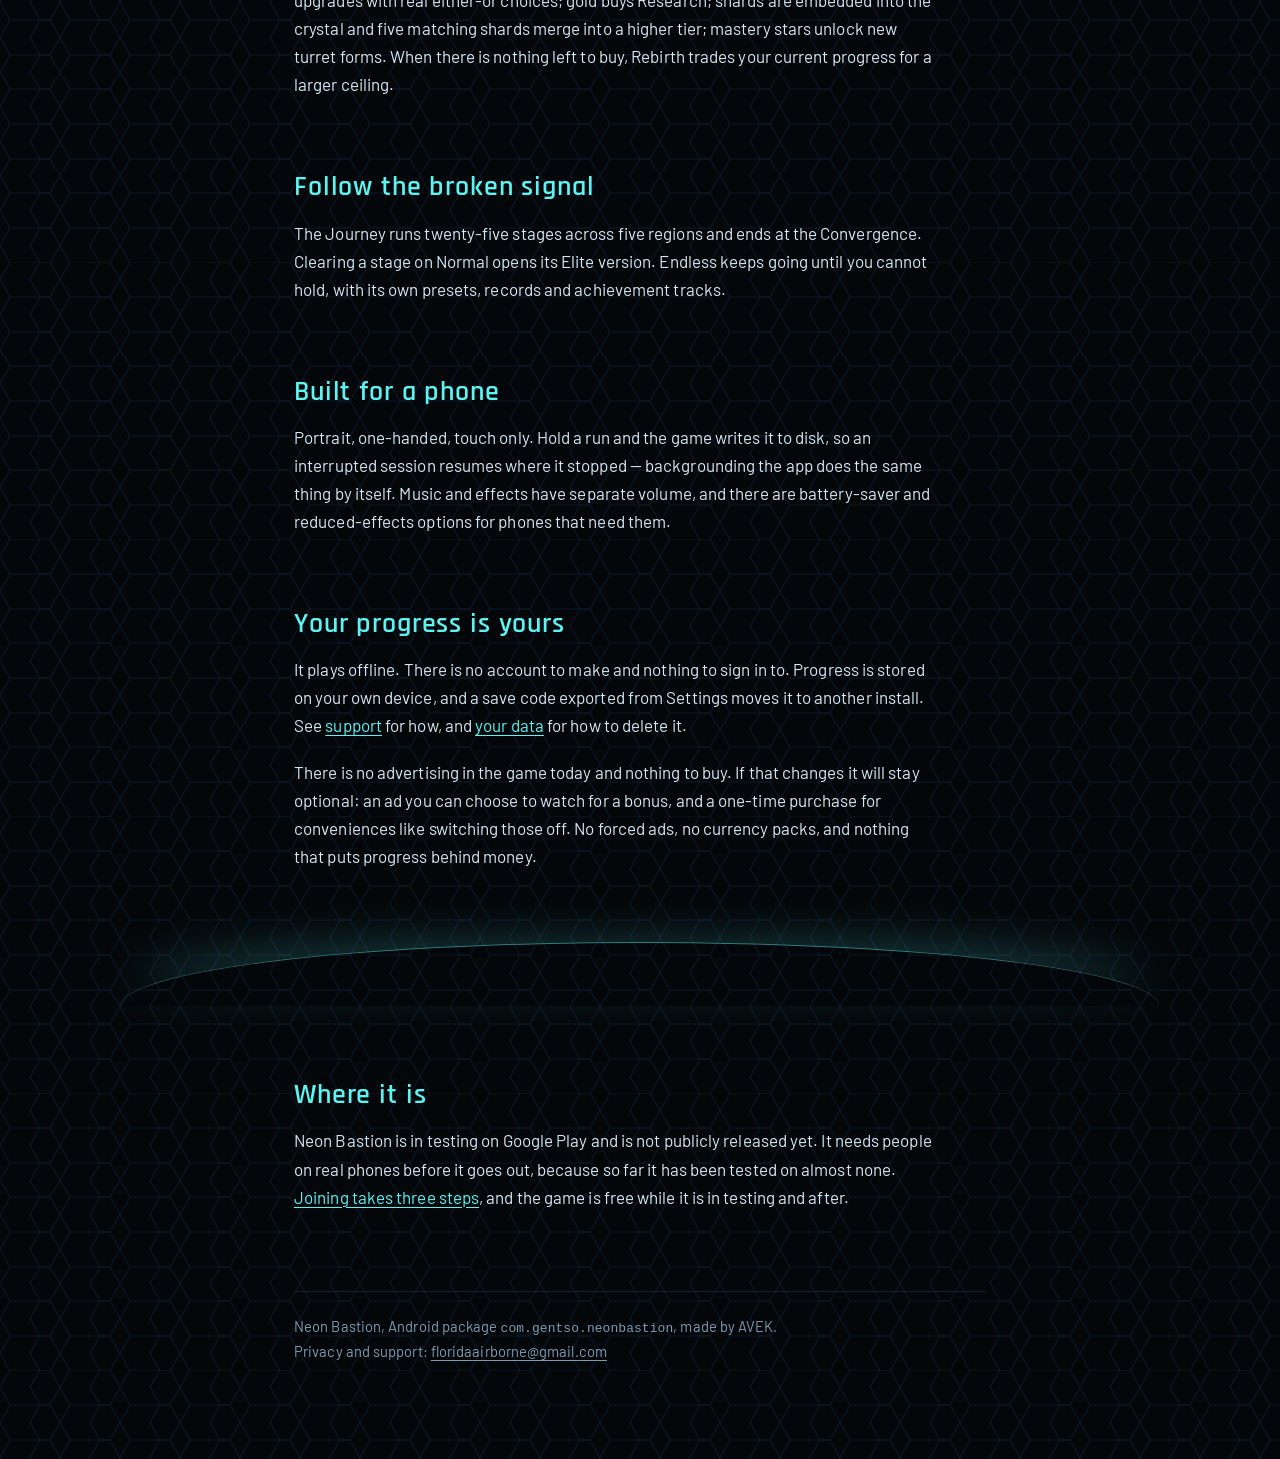
==== commit 555c8408: "Say what the monetisation plan is instead of implying there isn't one The site stated flatly that th" ====
--- a/neon-bastion/index.html
+++ b/neon-bastion/index.html
@@ -103,10 +103,14 @@
 	reduced-effects options for phones that need them.</p>
 
 	<h2>Your progress is yours</h2>
-	<p>It plays offline. There is no account to make, nothing to sign in to, no advertising and
-	nothing to buy. Progress is stored on your own device, and a save code exported from
+	<p>It plays offline. There is no account to make and nothing to sign in to. Progress is stored on your own device, and a save code exported from
 	Settings moves it to another install. See <a href="support.html">support</a> for how, and
 	<a href="data.html">your data</a> for how to delete it.</p>
+
+	<p>There is no advertising in the game today and nothing to buy. If that changes it will
+	stay optional: an ad you can choose to watch for a bonus, and a one-time purchase for
+	conveniences like switching those off. No forced ads, no currency packs, and nothing that
+	puts progress behind money.</p>
 
 	<div class="arc arc--divider"></div>
 
